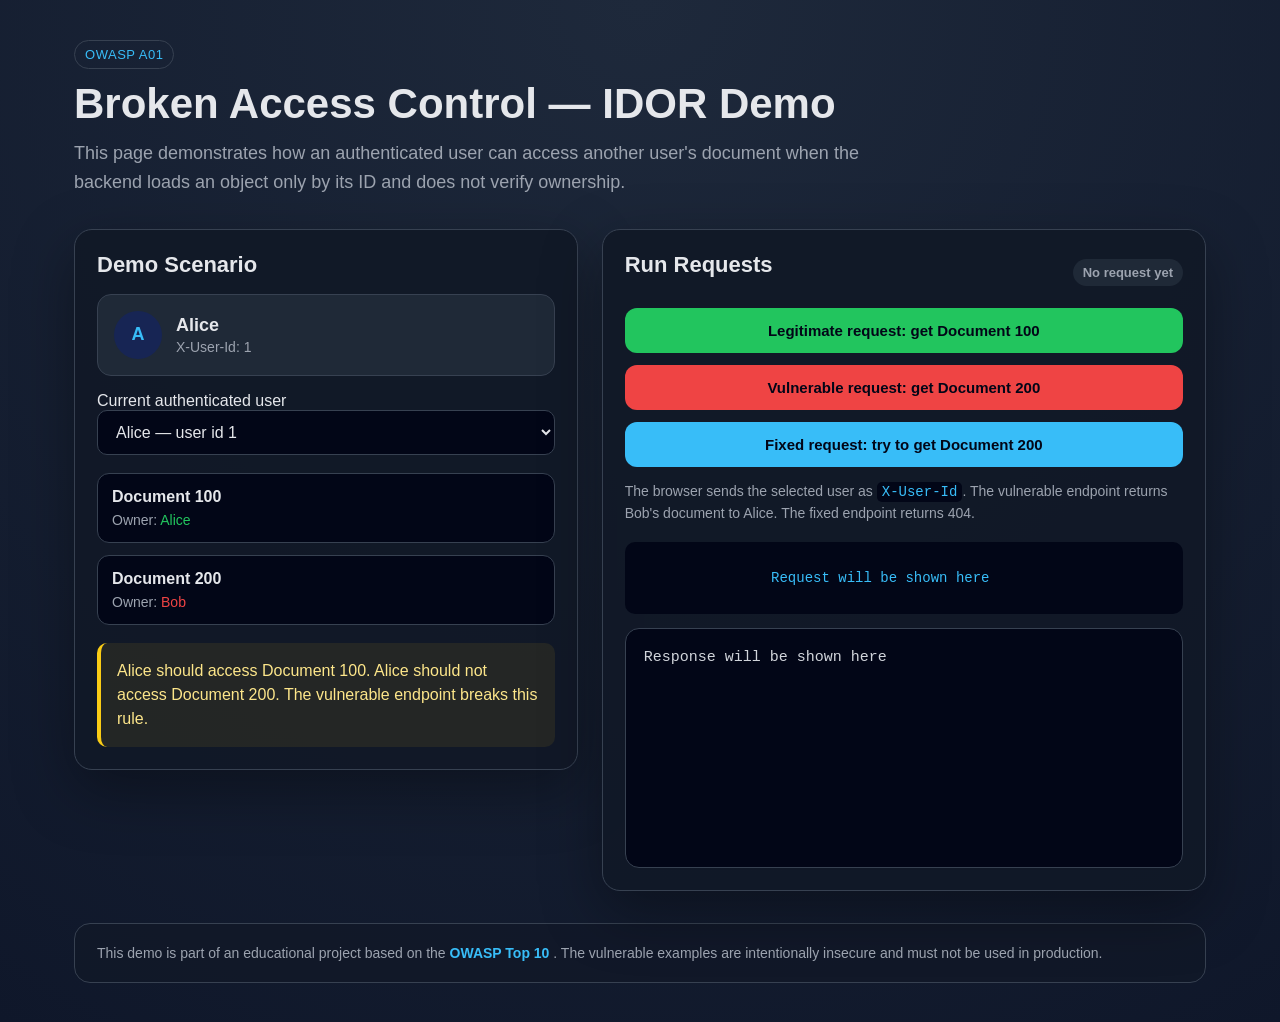
==== src/main/webapp/a01/index.html @ 7fd19a4f "A01/web page" ====
<!DOCTYPE html>
<html lang="en">
<head>
    <meta charset="UTF-8">
    <title>OWASP A01 — Broken Access Control</title>
    <style>
        :root {
            --bg: #0f172a;
            --panel: #111827;
            --panel-light: #1f2937;
            --text: #e5e7eb;
            --muted: #9ca3af;
            --green: #22c55e;
            --red: #ef4444;
            --blue: #38bdf8;
            --yellow: #facc15;
            --border: #374151;
        }

        * {
            box-sizing: border-box;
        }

        body {
            margin: 0;
            font-family: Inter, Arial, sans-serif;
            background: radial-gradient(circle at top, #1e293b, var(--bg));
            color: var(--text);
        }

        .page {
            max-width: 1180px;
            margin: 0 auto;
            padding: 40px 24px;
        }

        .header {
            margin-bottom: 32px;
        }

        .label {
            display: inline-block;
            margin-bottom: 12px;
            padding: 6px 10px;
            border: 1px solid var(--border);
            border-radius: 999px;
            color: var(--blue);
            font-size: 13px;
            letter-spacing: 0.04em;
            text-transform: uppercase;
        }

        h1 {
            margin: 0 0 12px;
            font-size: 42px;
            line-height: 1.1;
        }

        .subtitle {
            max-width: 800px;
            margin: 0;
            color: var(--muted);
            font-size: 18px;
            line-height: 1.6;
        }

        .grid {
            display: grid;
            grid-template-columns: 1fr 1.2fr;
            gap: 24px;
            align-items: start;
        }

        .card {
            background: rgba(17, 24, 39, 0.92);
            border: 1px solid var(--border);
            border-radius: 18px;
            padding: 22px;
            box-shadow: 0 20px 60px rgba(0, 0, 0, 0.35);
        }

        .card h2 {
            margin: 0 0 16px;
            font-size: 22px;
        }

        .user-box {
            display: flex;
            align-items: center;
            gap: 14px;
            padding: 16px;
            border-radius: 14px;
            background: var(--panel-light);
            border: 1px solid var(--border);
            margin-bottom: 16px;
        }

        .avatar {
            width: 48px;
            height: 48px;
            display: grid;
            place-items: center;
            border-radius: 50%;
            background: #172554;
            color: var(--blue);
            font-weight: 700;
            font-size: 18px;
        }

        .user-name {
            font-size: 18px;
            font-weight: 700;
        }

        .user-meta {
            color: var(--muted);
            font-size: 14px;
            margin-top: 3px;
        }

        select {
            width: 100%;
            padding: 12px 14px;
            border-radius: 10px;
            border: 1px solid var(--border);
            background: #020617;
            color: var(--text);
            font-size: 16px;
            outline: none;
        }

        .documents {
            display: grid;
            gap: 12px;
            margin-top: 18px;
        }

        .document {
            padding: 14px;
            border-radius: 12px;
            border: 1px solid var(--border);
            background: #020617;
        }

        .document-title {
            font-weight: 700;
            margin-bottom: 6px;
        }

        .owner {
            color: var(--muted);
            font-size: 14px;
        }

        .owner.alice span {
            color: var(--green);
        }

        .owner.bob span {
            color: var(--red);
        }

        .actions {
            display: grid;
            gap: 12px;
        }

        button {
            width: 100%;
            padding: 14px 16px;
            border: 0;
            border-radius: 12px;
            color: #020617;
            font-size: 15px;
            font-weight: 700;
            cursor: pointer;
            transition: transform 0.12s ease, opacity 0.12s ease;
        }

        button:hover {
            transform: translateY(-1px);
            opacity: 0.94;
        }

        .btn-green {
            background: var(--green);
        }

        .btn-red {
            background: var(--red);
        }

        .btn-blue {
            background: var(--blue);
        }

        .explanation {
            margin-top: 18px;
            padding: 16px;
            border-left: 4px solid var(--yellow);
            background: rgba(250, 204, 21, 0.08);
            color: #fde68a;
            border-radius: 10px;
            line-height: 1.5;
        }

        .result-header {
            display: flex;
            align-items: center;
            justify-content: space-between;
            gap: 12px;
            margin-bottom: 14px;
        }

        .status {
            padding: 6px 10px;
            border-radius: 999px;
            font-size: 13px;
            font-weight: 700;
            background: var(--panel-light);
            color: var(--muted);
        }

        .status.ok {
            background: rgba(34, 197, 94, 0.15);
            color: var(--green);
        }

        .status.error {
            background: rgba(239, 68, 68, 0.15);
            color: var(--red);
        }

        .request-line {
            margin-top: 18px;
            margin-bottom: 14px;
            padding: 12px;
            border-radius: 10px;
            background: #020617;
            color: var(--blue);
            font-family: Consolas, monospace;
            font-size: 14px;
            white-space: pre-wrap;
            overflow-x: auto;
        }

        pre {
            min-height: 240px;
            margin: 0;
            padding: 18px;
            border-radius: 14px;
            background: #020617;
            border: 1px solid var(--border);
            color: #d1d5db;
            font-family: Consolas, monospace;
            font-size: 15px;
            line-height: 1.5;
            overflow: auto;
        }

        .hint {
            margin-top: 14px;
            color: var(--muted);
            font-size: 14px;
            line-height: 1.5;
        }

        .hint code {
            color: var(--blue);
            background: #020617;
            padding: 2px 5px;
            border-radius: 5px;
            font-family: Consolas, monospace;
        }

        .page-footer {
            margin-top: 32px;
            padding: 18px 22px;
            border: 1px solid var(--border);
            border-radius: 16px;
            background: rgba(17, 24, 39, 0.72);
            color: var(--muted);
            font-size: 14px;
            line-height: 1.6;
        }

        .page-footer a {
            color: var(--blue);
            font-weight: 700;
            text-decoration: none;
        }

        .page-footer a:hover {
            text-decoration: underline;
        }

        @media (max-width: 900px) {
            .grid {
                grid-template-columns: 1fr;
            }

            h1 {
                font-size: 34px;
            }
        }
    </style>
</head>
<body>
<div class="page">
    <header class="header">
        <div class="label">OWASP A01</div>
        <h1>Broken Access Control — IDOR Demo</h1>
        <p class="subtitle">
            This page demonstrates how an authenticated user can access another user's document
            when the backend loads an object only by its ID and does not verify ownership.
        </p>
    </header>

    <main class="grid">
        <section class="card">
            <h2>Demo Scenario</h2>

            <div class="user-box">
                <div class="avatar" id="avatar">A</div>
                <div>
                    <div class="user-name" id="userName">Alice</div>
                    <div class="user-meta" id="userMeta">X-User-Id: 1</div>
                </div>
            </div>

            <label for="currentUser">Current authenticated user</label>
            <select id="currentUser">
                <option value="1" selected>Alice — user id 1</option>
                <option value="2">Bob — user id 2</option>
            </select>

            <div class="documents">
                <div class="document">
                    <div class="document-title">Document 100</div>
                    <div class="owner alice">Owner: <span>Alice</span></div>
                </div>

                <div class="document">
                    <div class="document-title">Document 200</div>
                    <div class="owner bob">Owner: <span>Bob</span></div>
                </div>
            </div>

            <div class="explanation">
                Alice should access Document 100. Alice should not access Document 200.
                The vulnerable endpoint breaks this rule.
            </div>
        </section>

        <section class="card">
            <div class="result-header">
                <h2>Run Requests</h2>
                <div class="status" id="status">No request yet</div>
            </div>

            <div class="actions">
                <button class="btn-green" onclick="loadDocument('/a01/vulnerable/documents?id=100')">
                    Legitimate request: get Document 100
                </button>

                <button class="btn-red" onclick="loadDocument('/a01/vulnerable/documents?id=200')">
                    Vulnerable request: get Document 200
                </button>

                <button class="btn-blue" onclick="loadDocument('/a01/fixed/documents?id=200')">
                    Fixed request: try to get Document 200
                </button>
            </div>

            <div class="hint">
                The browser sends the selected user as <code>X-User-Id</code>.
                The vulnerable endpoint returns Bob's document to Alice.
                The fixed endpoint returns 404.
            </div>

            <div class="request-line" id="requestLine">
                Request will be shown here
            </div>

            <pre id="result">Response will be shown here</pre>
        </section>
    </main>

    <footer class="page-footer">
        This demo is part of an educational project based on the
        <a href="https://owasp.org/www-project-top-ten/" target="_blank" rel="noopener noreferrer">
            OWASP Top 10
        </a>.
        The vulnerable examples are intentionally insecure and must not be used in production.
    </footer>
</div>

<script>
    const currentUserSelect = document.getElementById('currentUser');
    const avatar = document.getElementById('avatar');
    const userName = document.getElementById('userName');
    const userMeta = document.getElementById('userMeta');
    const statusBadge = document.getElementById('status');
    const requestLine = document.getElementById('requestLine');
    const result = document.getElementById('result');

    currentUserSelect.addEventListener('change', updateCurrentUser);

    function updateCurrentUser() {
        const userId = currentUserSelect.value;

        if (userId === '1') {
            avatar.textContent = 'A';
            userName.textContent = 'Alice';
            userMeta.textContent = 'X-User-Id: 1';
        } else {
            avatar.textContent = 'B';
            userName.textContent = 'Bob';
            userMeta.textContent = 'X-User-Id: 2';
        }
    }

    async function loadDocument(path) {
        const userId = currentUserSelect.value;
        const url = contextPath() + path;

        requestLine.textContent = `GET ${path}\nX-User-Id: ${userId}`;

        statusBadge.className = 'status';
        statusBadge.textContent = 'Loading...';
        result.textContent = '';

        try {
            const response = await fetch(url, {
                method: 'GET',
                headers: {
                    'X-User-Id': userId,
                    'Accept': 'application/json'
                }
            });

            const body = await response.json();

            if (response.ok) {
                statusBadge.className = 'status ok';
                statusBadge.textContent = `${response.status} OK`;
            } else {
                statusBadge.className = 'status error';
                statusBadge.textContent = `${response.status} Error`;
            }

            result.textContent = JSON.stringify(body, null, 2);
        } catch (error) {
            statusBadge.className = 'status error';
            statusBadge.textContent = 'Request failed';
            result.textContent = error.message;
        }
    }

    function contextPath() {
        const path = window.location.pathname;
        const secondSlashIndex = path.indexOf('/', 1);

        if (secondSlashIndex === -1) {
            return '';
        }

        return path.substring(0, secondSlashIndex);
    }
</script>
</body>
</html>
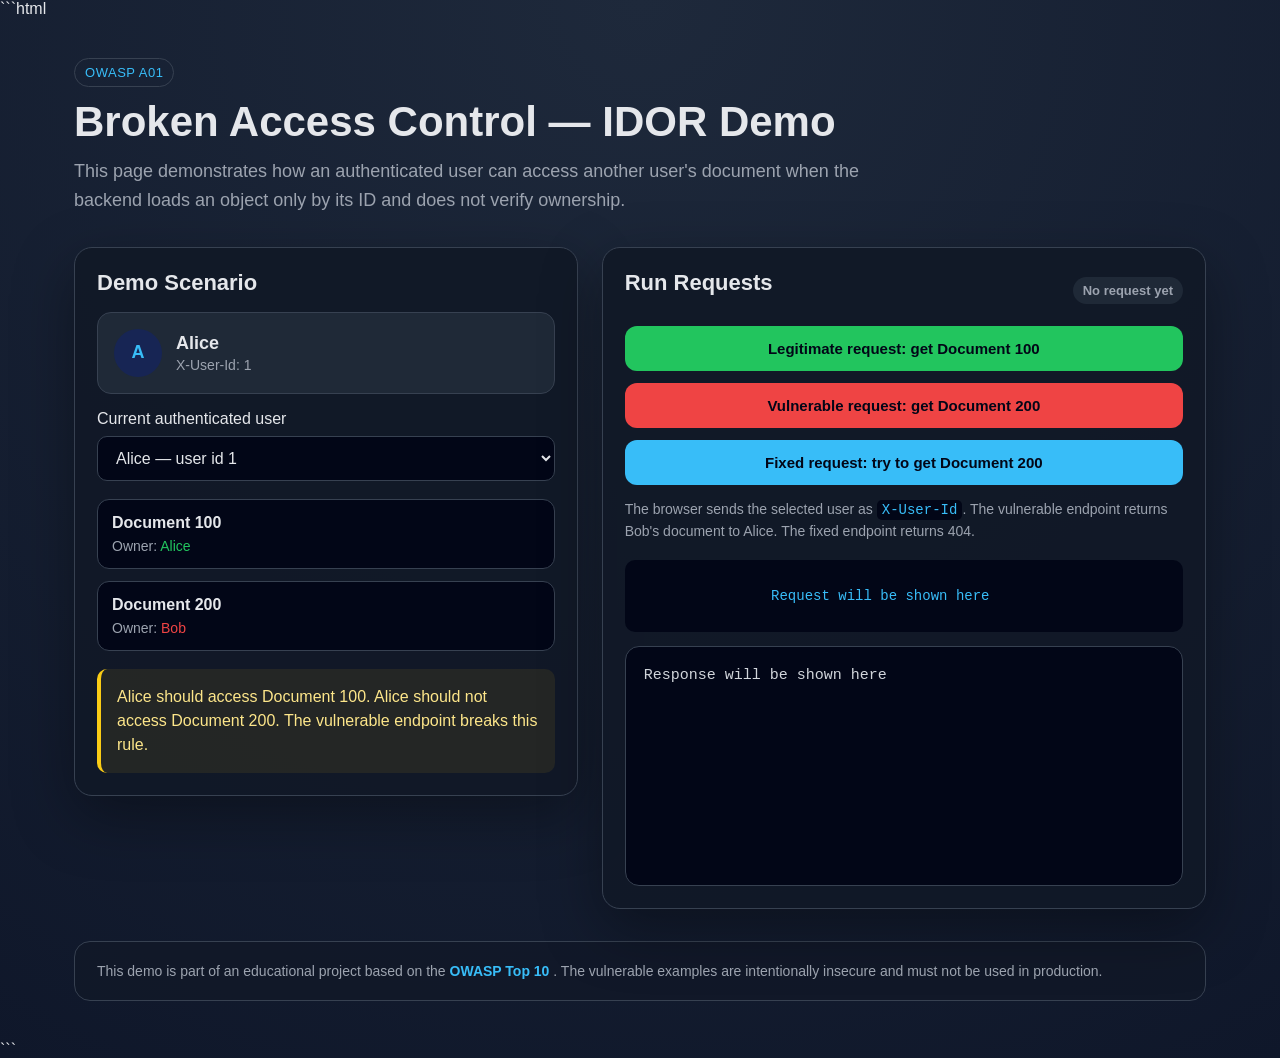
==== commit 9069329c: "a02/code-example" ====
--- a/src/main/webapp/a01/index.html
+++ b/src/main/webapp/a01/index.html
@@ -1,89 +1,12 @@
+```html
 <!DOCTYPE html>
 <html lang="en">
 <head>
     <meta charset="UTF-8">
     <title>OWASP A01 — Broken Access Control</title>
+    <link rel="stylesheet" href="../assets/css/lab.css">
+
     <style>
-        :root {
-            --bg: #0f172a;
-            --panel: #111827;
-            --panel-light: #1f2937;
-            --text: #e5e7eb;
-            --muted: #9ca3af;
-            --green: #22c55e;
-            --red: #ef4444;
-            --blue: #38bdf8;
-            --yellow: #facc15;
-            --border: #374151;
-        }
-
-        * {
-            box-sizing: border-box;
-        }
-
-        body {
-            margin: 0;
-            font-family: Inter, Arial, sans-serif;
-            background: radial-gradient(circle at top, #1e293b, var(--bg));
-            color: var(--text);
-        }
-
-        .page {
-            max-width: 1180px;
-            margin: 0 auto;
-            padding: 40px 24px;
-        }
-
-        .header {
-            margin-bottom: 32px;
-        }
-
-        .label {
-            display: inline-block;
-            margin-bottom: 12px;
-            padding: 6px 10px;
-            border: 1px solid var(--border);
-            border-radius: 999px;
-            color: var(--blue);
-            font-size: 13px;
-            letter-spacing: 0.04em;
-            text-transform: uppercase;
-        }
-
-        h1 {
-            margin: 0 0 12px;
-            font-size: 42px;
-            line-height: 1.1;
-        }
-
-        .subtitle {
-            max-width: 800px;
-            margin: 0;
-            color: var(--muted);
-            font-size: 18px;
-            line-height: 1.6;
-        }
-
-        .grid {
-            display: grid;
-            grid-template-columns: 1fr 1.2fr;
-            gap: 24px;
-            align-items: start;
-        }
-
-        .card {
-            background: rgba(17, 24, 39, 0.92);
-            border: 1px solid var(--border);
-            border-radius: 18px;
-            padding: 22px;
-            box-shadow: 0 20px 60px rgba(0, 0, 0, 0.35);
-        }
-
-        .card h2 {
-            margin: 0 0 16px;
-            font-size: 22px;
-        }
-
         .user-box {
             display: flex;
             align-items: center;
@@ -127,6 +50,7 @@
             color: var(--text);
             font-size: 16px;
             outline: none;
+            margin-top: 8px;
         }
 
         .documents {
@@ -158,150 +82,6 @@
 
         .owner.bob span {
             color: var(--red);
-        }
-
-        .actions {
-            display: grid;
-            gap: 12px;
-        }
-
-        button {
-            width: 100%;
-            padding: 14px 16px;
-            border: 0;
-            border-radius: 12px;
-            color: #020617;
-            font-size: 15px;
-            font-weight: 700;
-            cursor: pointer;
-            transition: transform 0.12s ease, opacity 0.12s ease;
-        }
-
-        button:hover {
-            transform: translateY(-1px);
-            opacity: 0.94;
-        }
-
-        .btn-green {
-            background: var(--green);
-        }
-
-        .btn-red {
-            background: var(--red);
-        }
-
-        .btn-blue {
-            background: var(--blue);
-        }
-
-        .explanation {
-            margin-top: 18px;
-            padding: 16px;
-            border-left: 4px solid var(--yellow);
-            background: rgba(250, 204, 21, 0.08);
-            color: #fde68a;
-            border-radius: 10px;
-            line-height: 1.5;
-        }
-
-        .result-header {
-            display: flex;
-            align-items: center;
-            justify-content: space-between;
-            gap: 12px;
-            margin-bottom: 14px;
-        }
-
-        .status {
-            padding: 6px 10px;
-            border-radius: 999px;
-            font-size: 13px;
-            font-weight: 700;
-            background: var(--panel-light);
-            color: var(--muted);
-        }
-
-        .status.ok {
-            background: rgba(34, 197, 94, 0.15);
-            color: var(--green);
-        }
-
-        .status.error {
-            background: rgba(239, 68, 68, 0.15);
-            color: var(--red);
-        }
-
-        .request-line {
-            margin-top: 18px;
-            margin-bottom: 14px;
-            padding: 12px;
-            border-radius: 10px;
-            background: #020617;
-            color: var(--blue);
-            font-family: Consolas, monospace;
-            font-size: 14px;
-            white-space: pre-wrap;
-            overflow-x: auto;
-        }
-
-        pre {
-            min-height: 240px;
-            margin: 0;
-            padding: 18px;
-            border-radius: 14px;
-            background: #020617;
-            border: 1px solid var(--border);
-            color: #d1d5db;
-            font-family: Consolas, monospace;
-            font-size: 15px;
-            line-height: 1.5;
-            overflow: auto;
-        }
-
-        .hint {
-            margin-top: 14px;
-            color: var(--muted);
-            font-size: 14px;
-            line-height: 1.5;
-        }
-
-        .hint code {
-            color: var(--blue);
-            background: #020617;
-            padding: 2px 5px;
-            border-radius: 5px;
-            font-family: Consolas, monospace;
-        }
-
-        .page-footer {
-            margin-top: 32px;
-            padding: 18px 22px;
-            border: 1px solid var(--border);
-            border-radius: 16px;
-            background: rgba(17, 24, 39, 0.72);
-            color: var(--muted);
-            font-size: 14px;
-            line-height: 1.6;
-        }
-
-        .page-footer a {
-            color: var(--blue);
-            font-weight: 700;
-            text-decoration: none;
-        }
-
-        .page-footer a:hover {
-            text-decoration: underline;
-        }
-
-        @media (max-width: 900px) {
-            .grid {
-                grid-template-columns: 1fr;
-            }
-
-            h1 {
-                font-size: 34px;
-            }
         }
     </style>
 </head>
@@ -386,87 +166,46 @@
         </section>
     </main>
 
-    <footer class="page-footer">
-        This demo is part of an educational project based on the
-        <a href="https://owasp.org/www-project-top-ten/" target="_blank" rel="noopener noreferrer">
-            OWASP Top 10
-        </a>.
-        The vulnerable examples are intentionally insecure and must not be used in production.
-    </footer>
+    <footer class="page-footer" id="labFooter"></footer>
 </div>
 
+<script src="../assets/js/lab.js"></script>
 <script>
-    const currentUserSelect = document.getElementById('currentUser');
-    const avatar = document.getElementById('avatar');
-    const userName = document.getElementById('userName');
-    const userMeta = document.getElementById('userMeta');
-    const statusBadge = document.getElementById('status');
-    const requestLine = document.getElementById('requestLine');
-    const result = document.getElementById('result');
-
-    currentUserSelect.addEventListener('change', updateCurrentUser);
-
-    function updateCurrentUser() {
-        const userId = currentUserSelect.value;
-
-        if (userId === '1') {
-            avatar.textContent = 'A';
-            userName.textContent = 'Alice';
-            userMeta.textContent = 'X-User-Id: 1';
-        } else {
-            avatar.textContent = 'B';
-            userName.textContent = 'Bob';
-            userMeta.textContent = 'X-User-Id: 2';
-        }
+  const currentUserSelect = document.getElementById('currentUser');
+  const avatar = document.getElementById('avatar');
+  const userName = document.getElementById('userName');
+  const userMeta = document.getElementById('userMeta');
+
+  currentUserSelect.addEventListener('change', updateCurrentUser);
+
+  function updateCurrentUser() {
+    const userId = currentUserSelect.value;
+
+    if (userId === '1') {
+      avatar.textContent = 'A';
+      userName.textContent = 'Alice';
+      userMeta.textContent = 'X-User-Id: 1';
+    } else {
+      avatar.textContent = 'B';
+      userName.textContent = 'Bob';
+      userMeta.textContent = 'X-User-Id: 2';
     }
-
-    async function loadDocument(path) {
-        const userId = currentUserSelect.value;
-        const url = contextPath() + path;
-
-        requestLine.textContent = `GET ${path}\nX-User-Id: ${userId}`;
-
-        statusBadge.className = 'status';
-        statusBadge.textContent = 'Loading...';
-        result.textContent = '';
-
-        try {
-            const response = await fetch(url, {
-                method: 'GET',
-                headers: {
-                    'X-User-Id': userId,
-                    'Accept': 'application/json'
-                }
-            });
-
-            const body = await response.json();
-
-            if (response.ok) {
-                statusBadge.className = 'status ok';
-                statusBadge.textContent = `${response.status} OK`;
-            } else {
-                statusBadge.className = 'status error';
-                statusBadge.textContent = `${response.status} Error`;
-            }
-
-            result.textContent = JSON.stringify(body, null, 2);
-        } catch (error) {
-            statusBadge.className = 'status error';
-            statusBadge.textContent = 'Request failed';
-            result.textContent = error.message;
-        }
-    }
-
-    function contextPath() {
-        const path = window.location.pathname;
-        const secondSlashIndex = path.indexOf('/', 1);
-
-        if (secondSlashIndex === -1) {
-            return '';
-        }
-
-        return path.substring(0, secondSlashIndex);
-    }
+  }
+
+  function loadDocument(path) {
+    const userId = currentUserSelect.value;
+
+    return sendJsonGetRequest({
+      path: path,
+      headers: {
+        'X-User-Id': userId
+      },
+      requestText: `GET ${path}\nX-User-Id: ${userId}`
+    });
+  }
+
+  renderLabFooter();
 </script>
 </body>
-</html>+</html>
+```
--- a/src/main/webapp/assets/css/lab.css
+++ b/src/main/webapp/assets/css/lab.css
@@ -0,0 +1,235 @@
+:root {
+    --bg: #0f172a;
+    --panel: #111827;
+    --panel-light: #1f2937;
+    --text: #e5e7eb;
+    --muted: #9ca3af;
+    --green: #22c55e;
+    --red: #ef4444;
+    --blue: #38bdf8;
+    --yellow: #facc15;
+    --border: #374151;
+}
+
+* {
+    box-sizing: border-box;
+}
+
+body {
+    margin: 0;
+    font-family: Inter, Arial, sans-serif;
+    background: radial-gradient(circle at top, #1e293b, var(--bg));
+    color: var(--text);
+}
+
+.page {
+    max-width: 1180px;
+    margin: 0 auto;
+    padding: 40px 24px;
+}
+
+.header {
+    margin-bottom: 32px;
+}
+
+.label {
+    display: inline-block;
+    margin-bottom: 12px;
+    padding: 6px 10px;
+    border: 1px solid var(--border);
+    border-radius: 999px;
+    color: var(--blue);
+    font-size: 13px;
+    letter-spacing: 0.04em;
+    text-transform: uppercase;
+}
+
+h1 {
+    margin: 0 0 12px;
+    font-size: 42px;
+    line-height: 1.1;
+}
+
+.subtitle {
+    max-width: 800px;
+    margin: 0;
+    color: var(--muted);
+    font-size: 18px;
+    line-height: 1.6;
+}
+
+.grid {
+    display: grid;
+    grid-template-columns: minmax(0, 1fr) minmax(0, 1.2fr);
+    gap: 24px;
+    align-items: start;
+}
+
+.card {
+    min-width: 0;
+    background: rgba(17, 24, 39, 0.92);
+    border: 1px solid var(--border);
+    border-radius: 18px;
+    padding: 22px;
+    box-shadow: 0 20px 60px rgba(0, 0, 0, 0.35);
+}
+
+.card h2 {
+    margin: 0 0 16px;
+    font-size: 22px;
+}
+
+.actions {
+    display: grid;
+    gap: 12px;
+}
+
+button {
+    width: 100%;
+    padding: 14px 16px;
+    border: 0;
+    border-radius: 12px;
+    color: #020617;
+    font-size: 15px;
+    font-weight: 700;
+    cursor: pointer;
+    transition: transform 0.12s ease, opacity 0.12s ease;
+}
+
+button:hover {
+    transform: translateY(-1px);
+    opacity: 0.94;
+}
+
+.btn-green {
+    background: var(--green);
+}
+
+.btn-red {
+    background: var(--red);
+}
+
+.btn-blue {
+    background: var(--blue);
+}
+
+.btn-yellow {
+    background: var(--yellow);
+}
+
+.explanation {
+    margin-top: 18px;
+    padding: 16px;
+    border-left: 4px solid var(--yellow);
+    background: rgba(250, 204, 21, 0.08);
+    color: #fde68a;
+    border-radius: 10px;
+    line-height: 1.5;
+}
+
+.result-header {
+    display: flex;
+    align-items: center;
+    justify-content: space-between;
+    gap: 12px;
+    margin-bottom: 14px;
+}
+
+.status {
+    padding: 6px 10px;
+    border-radius: 999px;
+    font-size: 13px;
+    font-weight: 700;
+    background: var(--panel-light);
+    color: var(--muted);
+}
+
+.status.ok {
+    background: rgba(34, 197, 94, 0.15);
+    color: var(--green);
+}
+
+.status.error {
+    background: rgba(239, 68, 68, 0.15);
+    color: var(--red);
+}
+
+.request-line {
+    max-width: 100%;
+    margin-top: 18px;
+    margin-bottom: 14px;
+    padding: 12px;
+    border-radius: 10px;
+    background: #020617;
+    color: var(--blue);
+    font-family: Consolas, monospace;
+    font-size: 14px;
+    white-space: pre-wrap;
+    overflow-wrap: anywhere;
+    word-break: break-word;
+    overflow-x: auto;
+}
+
+pre {
+    max-width: 100%;
+    min-height: 240px;
+    margin: 0;
+    padding: 18px;
+    border-radius: 14px;
+    background: #020617;
+    border: 1px solid var(--border);
+    color: #d1d5db;
+    font-family: Consolas, monospace;
+    font-size: 15px;
+    line-height: 1.5;
+    white-space: pre-wrap;
+    overflow-wrap: anywhere;
+    word-break: break-word;
+    overflow: auto;
+}
+
+.hint {
+    margin-top: 14px;
+    color: var(--muted);
+    font-size: 14px;
+    line-height: 1.5;
+}
+
+.hint code {
+    color: var(--blue);
+    background: #020617;
+    padding: 2px 5px;
+    border-radius: 5px;
+    font-family: Consolas, monospace;
+}
+
+.page-footer {
+    margin-top: 32px;
+    padding: 18px 22px;
+    border: 1px solid var(--border);
+    border-radius: 16px;
+    background: rgba(17, 24, 39, 0.72);
+    color: var(--muted);
+    font-size: 14px;
+    line-height: 1.6;
+}
+
+.page-footer a {
+    color: var(--blue);
+    font-weight: 700;
+    text-decoration: none;
+}
+
+.page-footer a:hover {
+    text-decoration: underline;
+}
+
+@media (max-width: 900px) {
+    .grid {
+        grid-template-columns: 1fr;
+    }
+
+    h1 {
+        font-size: 34px;
+    }
+}
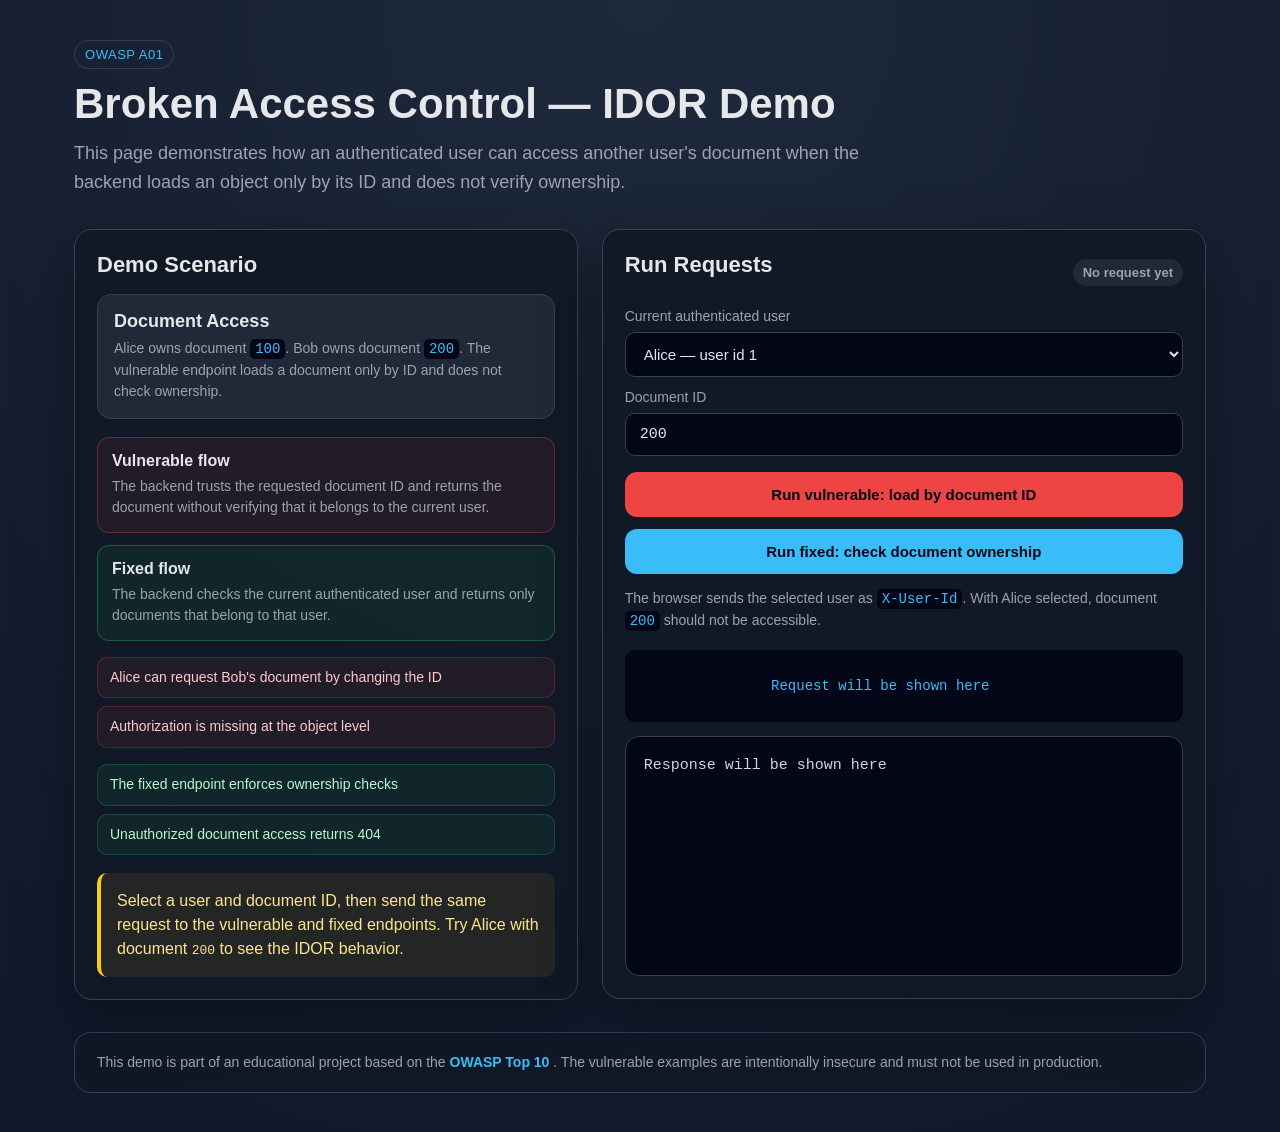
==== commit ab95586d: "refactor/web-pages" ====
--- a/src/main/webapp/a01/index.html
+++ b/src/main/webapp/a01/index.html
@@ -1,89 +1,9 @@
-```html
 <!DOCTYPE html>
 <html lang="en">
 <head>
     <meta charset="UTF-8">
     <title>OWASP A01 — Broken Access Control</title>
     <link rel="stylesheet" href="../assets/css/lab.css">
-
-    <style>
-        .user-box {
-            display: flex;
-            align-items: center;
-            gap: 14px;
-            padding: 16px;
-            border-radius: 14px;
-            background: var(--panel-light);
-            border: 1px solid var(--border);
-            margin-bottom: 16px;
-        }
-
-        .avatar {
-            width: 48px;
-            height: 48px;
-            display: grid;
-            place-items: center;
-            border-radius: 50%;
-            background: #172554;
-            color: var(--blue);
-            font-weight: 700;
-            font-size: 18px;
-        }
-
-        .user-name {
-            font-size: 18px;
-            font-weight: 700;
-        }
-
-        .user-meta {
-            color: var(--muted);
-            font-size: 14px;
-            margin-top: 3px;
-        }
-
-        select {
-            width: 100%;
-            padding: 12px 14px;
-            border-radius: 10px;
-            border: 1px solid var(--border);
-            background: #020617;
-            color: var(--text);
-            font-size: 16px;
-            outline: none;
-            margin-top: 8px;
-        }
-
-        .documents {
-            display: grid;
-            gap: 12px;
-            margin-top: 18px;
-        }
-
-        .document {
-            padding: 14px;
-            border-radius: 12px;
-            border: 1px solid var(--border);
-            background: #020617;
-        }
-
-        .document-title {
-            font-weight: 700;
-            margin-bottom: 6px;
-        }
-
-        .owner {
-            color: var(--muted);
-            font-size: 14px;
-        }
-
-        .owner.alice span {
-            color: var(--green);
-        }
-
-        .owner.bob span {
-            color: var(--red);
-        }
-    </style>
 </head>
 <body>
 <div class="page">
@@ -100,35 +20,45 @@
         <section class="card">
             <h2>Demo Scenario</h2>
 
-            <div class="user-box">
-                <div class="avatar" id="avatar">A</div>
-                <div>
-                    <div class="user-name" id="userName">Alice</div>
-                    <div class="user-meta" id="userMeta">X-User-Id: 1</div>
+            <div class="info-box">
+                <div class="info-title">Document Access</div>
+                <div class="info-meta">
+                    Alice owns document <code>100</code>. Bob owns document <code>200</code>.
+                    The vulnerable endpoint loads a document only by ID and does not check ownership.
                 </div>
             </div>
 
-            <label for="currentUser">Current authenticated user</label>
-            <select id="currentUser">
-                <option value="1" selected>Alice — user id 1</option>
-                <option value="2">Bob — user id 2</option>
-            </select>
-
-            <div class="documents">
-                <div class="document">
-                    <div class="document-title">Document 100</div>
-                    <div class="owner alice">Owner: <span>Alice</span></div>
+            <div class="flow">
+                <div class="flow-step danger">
+                    <div class="flow-step-title">Vulnerable flow</div>
+                    <div class="flow-step-text">
+                        The backend trusts the requested document ID and returns the document without
+                        verifying that it belongs to the current user.
+                    </div>
                 </div>
 
-                <div class="document">
-                    <div class="document-title">Document 200</div>
-                    <div class="owner bob">Owner: <span>Bob</span></div>
+                <div class="flow-step safe">
+                    <div class="flow-step-title">Fixed flow</div>
+                    <div class="flow-step-text">
+                        The backend checks the current authenticated user and returns only documents
+                        that belong to that user.
+                    </div>
                 </div>
             </div>
 
+            <div class="state-list">
+                <div class="state-item danger">Alice can request Bob's document by changing the ID</div>
+                <div class="state-item danger">Authorization is missing at the object level</div>
+            </div>
+
+            <div class="state-list">
+                <div class="state-item safe">The fixed endpoint enforces ownership checks</div>
+                <div class="state-item safe">Unauthorized document access returns 404</div>
+            </div>
+
             <div class="explanation">
-                Alice should access Document 100. Alice should not access Document 200.
-                The vulnerable endpoint breaks this rule.
+                Select a user and document ID, then send the same request to the vulnerable and fixed endpoints.
+                Try Alice with document <code>200</code> to see the IDOR behavior.
             </div>
         </section>
 
@@ -138,24 +68,34 @@
                 <div class="status" id="status">No request yet</div>
             </div>
 
+            <div class="form-grid">
+                <div class="field">
+                    <label for="currentUser">Current authenticated user</label>
+                    <select id="currentUser">
+                        <option value="1" selected>Alice — user id 1</option>
+                        <option value="2">Bob — user id 2</option>
+                    </select>
+                </div>
+
+                <div class="field">
+                    <label for="documentId">Document ID</label>
+                    <input id="documentId" value="200" autocomplete="off">
+                </div>
+            </div>
+
             <div class="actions">
-                <button class="btn-green" onclick="loadDocument('/a01/vulnerable/documents?id=100')">
-                    Legitimate request: get Document 100
+                <button class="btn-red" onclick="loadVulnerableDocument()">
+                    Run vulnerable: load by document ID
                 </button>
 
-                <button class="btn-red" onclick="loadDocument('/a01/vulnerable/documents?id=200')">
-                    Vulnerable request: get Document 200
-                </button>
-
-                <button class="btn-blue" onclick="loadDocument('/a01/fixed/documents?id=200')">
-                    Fixed request: try to get Document 200
+                <button class="btn-blue" onclick="loadFixedDocument()">
+                    Run fixed: check document ownership
                 </button>
             </div>
 
             <div class="hint">
                 The browser sends the selected user as <code>X-User-Id</code>.
-                The vulnerable endpoint returns Bob's document to Alice.
-                The fixed endpoint returns 404.
+                With Alice selected, document <code>200</code> should not be accessible.
             </div>
 
             <div class="request-line" id="requestLine">
@@ -171,41 +111,37 @@
 
 <script src="../assets/js/lab.js"></script>
 <script>
-  const currentUserSelect = document.getElementById('currentUser');
-  const avatar = document.getElementById('avatar');
-  const userName = document.getElementById('userName');
-  const userMeta = document.getElementById('userMeta');
+    function currentUserId() {
+        return document.getElementById('currentUser').value;
+    }
 
-  currentUserSelect.addEventListener('change', updateCurrentUser);
+    function currentDocumentId() {
+        return document.getElementById('documentId').value;
+    }
 
-  function updateCurrentUser() {
-    const userId = currentUserSelect.value;
+    function loadVulnerableDocument() {
+        return loadDocument('/a01/vulnerable/documents');
+    }
 
-    if (userId === '1') {
-      avatar.textContent = 'A';
-      userName.textContent = 'Alice';
-      userMeta.textContent = 'X-User-Id: 1';
-    } else {
-      avatar.textContent = 'B';
-      userName.textContent = 'Bob';
-      userMeta.textContent = 'X-User-Id: 2';
+    function loadFixedDocument() {
+        return loadDocument('/a01/fixed/documents');
     }
-  }
 
-  function loadDocument(path) {
-    const userId = currentUserSelect.value;
+    function loadDocument(basePath) {
+        const userId = currentUserId();
+        const documentId = currentDocumentId();
+        const path = `${basePath}?id=${encodeURIComponent(documentId)}`;
 
-    return sendJsonGetRequest({
-      path: path,
-      headers: {
-        'X-User-Id': userId
-      },
-      requestText: `GET ${path}\nX-User-Id: ${userId}`
-    });
-  }
+        return sendJsonGetRequest({
+            path: path,
+            headers: {
+                'X-User-Id': userId
+            },
+            requestText: `GET ${path}\nX-User-Id: ${userId}`
+        });
+    }
 
-  renderLabFooter();
+    renderLabFooter();
 </script>
 </body>
-</html>
-```
+</html>
--- a/src/main/webapp/assets/css/lab.css
+++ b/src/main/webapp/assets/css/lab.css
@@ -232,4 +232,136 @@
     h1 {
         font-size: 34px;
     }
+}
+
+.info-box {
+    padding: 16px;
+    border-radius: 14px;
+    background: var(--panel-light);
+    border: 1px solid var(--border);
+    margin-bottom: 16px;
+}
+
+.info-title {
+    font-size: 18px;
+    font-weight: 700;
+    margin-bottom: 6px;
+}
+
+.info-meta {
+    color: var(--muted);
+    font-size: 14px;
+    line-height: 1.5;
+}
+
+.info-meta code,
+.state-item code {
+    color: var(--blue);
+    background: #020617;
+    padding: 2px 5px;
+    border-radius: 5px;
+    font-family: Consolas, monospace;
+}
+
+.flow {
+    display: grid;
+    gap: 12px;
+    margin-top: 18px;
+}
+
+.flow-step {
+    padding: 14px;
+    border-radius: 12px;
+    border: 1px solid var(--border);
+    background: #020617;
+}
+
+.flow-step.danger {
+    border-color: rgba(239, 68, 68, 0.35);
+    background: rgba(239, 68, 68, 0.08);
+}
+
+.flow-step.safe {
+    border-color: rgba(34, 197, 94, 0.35);
+    background: rgba(34, 197, 94, 0.08);
+}
+
+.flow-step-title {
+    font-weight: 700;
+    margin-bottom: 6px;
+}
+
+.flow-step-text {
+    color: var(--muted);
+    font-size: 14px;
+    line-height: 1.5;
+}
+
+.state-list {
+    display: grid;
+    gap: 8px;
+    margin-top: 16px;
+}
+
+.state-item {
+    padding: 10px 12px;
+    border-radius: 10px;
+    font-size: 14px;
+    line-height: 1.4;
+}
+
+.state-item.danger {
+    background: rgba(239, 68, 68, 0.08);
+    border: 1px solid rgba(239, 68, 68, 0.25);
+    color: #fecaca;
+}
+
+.state-item.safe {
+    background: rgba(34, 197, 94, 0.08);
+    border: 1px solid rgba(34, 197, 94, 0.25);
+    color: #bbf7d0;
+}
+
+.form-grid {
+    display: grid;
+    gap: 12px;
+    margin-bottom: 16px;
+}
+
+.field label {
+    display: block;
+    margin-bottom: 8px;
+    color: var(--muted);
+    font-size: 14px;
+}
+
+.field input {
+    width: 100%;
+    padding: 12px 14px;
+    border-radius: 10px;
+    border: 1px solid var(--border);
+    background: #020617;
+    color: var(--text);
+    font-family: Consolas, monospace;
+    font-size: 15px;
+    outline: none;
+}
+
+.field input:focus {
+    border-color: var(--blue);
+}
+
+.field select {
+    width: 100%;
+    padding: 12px 14px;
+    border-radius: 10px;
+    border: 1px solid var(--border);
+    background: #020617;
+    color: var(--text);
+    font-size: 15px;
+    outline: none;
+}
+
+.field select:focus {
+    border-color: var(--blue);
 }
